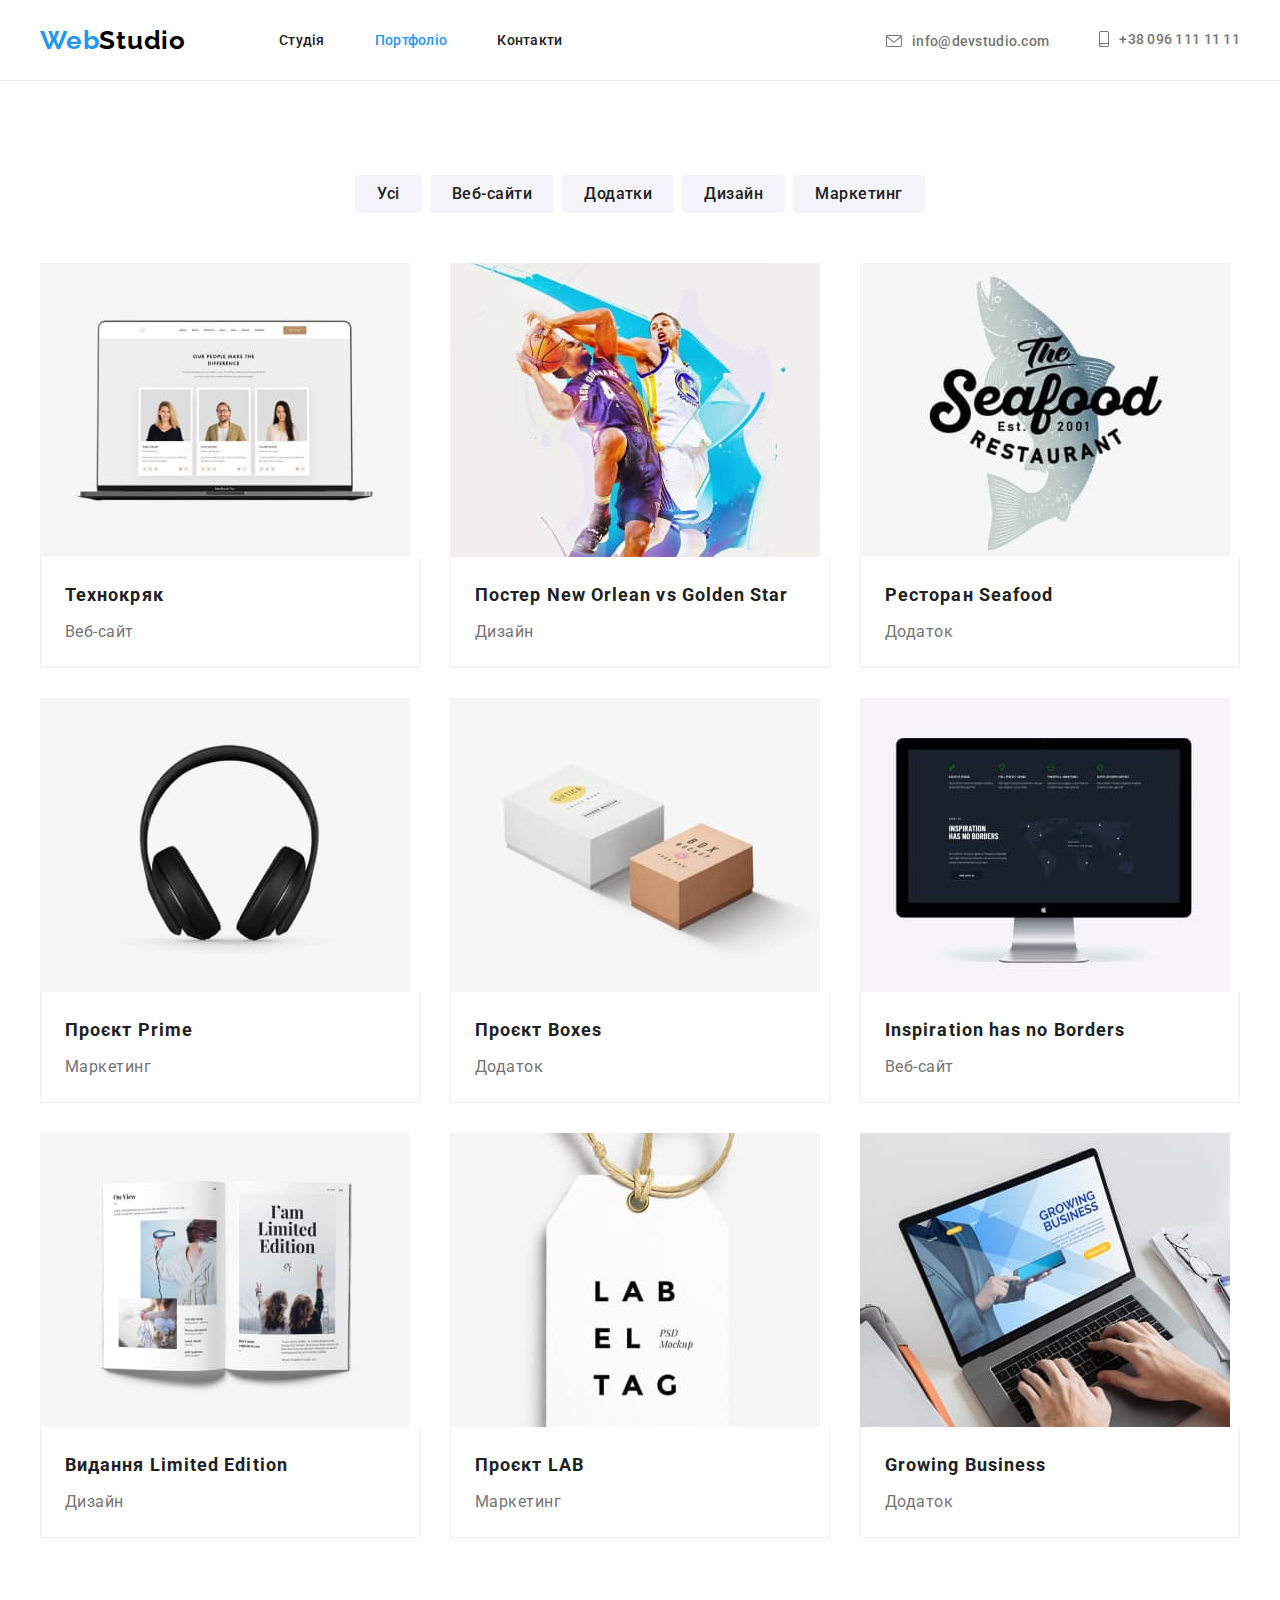
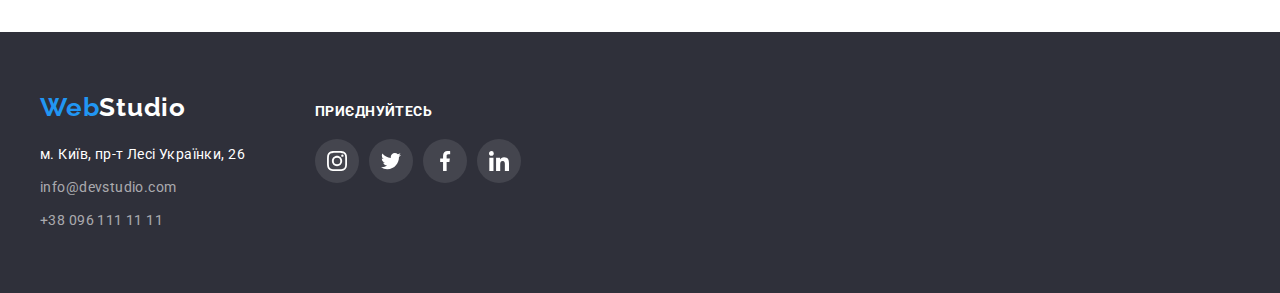
==== portfolio.html @ c1a75623 "sdds" ====
<!DOCTYPE html>
<html lang="uk">
<head>
    <meta charset="UTF-8">
    <meta http-equiv="X-UA-Compatible" content="IE=edge">
    <meta name="viewport" content="width=device-width, initial-scale=1.0">
    <title>Портфоліо</title>
    <link rel="preconnect" href="https://fonts.googleapis.com">
    <link rel="preconnect" href="https://fonts.gstatic.com" crossorigin>
    <link 
        rel="stylesheet" 
        href="https://cdnjs.cloudflare.com/ajax/libs/modern-normalize/1.1.0/modern-normalize.min.css" 
        integrity="sha512-wpPYUAdjBVSE4KJnH1VR1HeZfpl1ub8YT/NKx4PuQ5NmX2tKuGu6U/JRp5y+Y8XG2tV+wKQpNHVUX03MfMFn9Q==" 
        crossorigin="anonymous" 
        referrerpolicy="no-referrer" 
    />
    <link href="https://fonts.googleapis.com/css2?family=Raleway:wght@700&family=Roboto:wght@400;500;700;900&display=swap" rel="stylesheet">
    <link rel="stylesheet" href="./CSS/styles.css">
</head>
<body>
    <header class="header">
        <div class="container container-header">
        <a href="./index.html" class="logo"> <span class="logo-web">Web</span>Studio</a>
        <nav>
            <ul class="list-nav container-beg">
                <li><a class="list-nav-link" href="./index.html">Студія</a></li>
                <li><a class="list-nav-link current" href="./portfolio.html">Портфоліо</a></li>
                <li><a class="list-nav-link" href="#">Контакти</a></li>
            </ul>
        </nav>
        <ul class="list-nav container-list-adres">
            <li>
                <a class="list-contact list-mail" href="mailto:info@devstudio.com">
                    <svg class="mail-icon" width="16" height="12">
                        <use href="./images/icons.svg#icon-mail"></use>
                    </svg>
                info@devstudio.com
                </a>
            </li>
            <li>
                <a class="list-contact list-phone" href="tel:+380961111111">
                    <svg class="phone-logo" width="10" height="16">
                        <use href="./images/icons.svg#icon-smartphone"></use>
                    </svg>
                    +38 096 111 11 11
                </a>
            </li>
        </ul>
        </div>
        
    </header>
    <main>
        <section class="section">
            <div class="container">
                <h1 class="visually-hidden">Портфоліо</h1>
                <ul class="list-nav container-filter-nav">
                    <li><button class="sec-btn" type="button">Усі</button></li>
                    <li><button class="sec-btn" type="button">Веб-сайти</button></li>
                    <li><button class="sec-btn" type="button">Додатки</button></li>
                    <li><button class="sec-btn" type="button">Дизайн</button></li>
                    <li><button class="sec-btn" type="button">Маркетинг</button></li>
                </ul>
                <ul class="list-nav container-filter-foto">
                    <li class="filter-border"> 
                        <a href="#" class="portfolio-item-link">
                            <img src="./images/img01.jpg" alt="Технокряк" width="370" height="294" class="foto">
                            <div class="portfolio-common-styles">
                                <h2 class="portfolio-done">Технокряк</h2>
                                <p class="portfolio-doing">Веб-сайт</p>
                            </div>
                        </a>
                        
                    </li>
                    <li class="filter-border">
                        <a href="#" class="portfolio-item-link">
                            <img src="./images/img02.jpg" alt="Постер New Orlean vs Golden Star" width="370" height="294" class="foto">
                            <div class="portfolio-common-styles">
                                <h2 class="portfolio-done">Постер New Orlean vs Golden Star</h2>
                                <p class="portfolio-doing">Дизайн</p>
                            </div>
                        </a>
                    </li>
                    <li class="filter-border">
                        <a href="#" class="portfolio-item-link">
                            <img src="./images/img03.jpg" alt="Ресторан Seafood" width="370" height="294" class="foto">
                            <div class="portfolio-common-styles">
                                <h2 class="portfolio-done">Ресторан Seafood</h2>
                                <p class="portfolio-doing">Додаток</p>
                            </div>
                        </a>
                    </li>
                    <li class="filter-border">
                        <a href="#" class="portfolio-item-link">
                            <img src="./images/img04.jpg" alt="Проєкт Prime" width="370" height="294" class="foto"> 
                            <div class="portfolio-common-styles">
                                <h2 class="portfolio-done">Проєкт Prime</h2>
                                <p class="portfolio-doing">Маркетинг</p>
                            </div>
                        </a>
                    </li>
                    <li class="filter-border">
                        <a href="#" class="portfolio-item-link">
                            <img src="./images/img05.jpg" alt="Проєкт Boxes" width="370" height="294" class="foto">
                            <div class="portfolio-common-styles">
                                <h2 class="portfolio-done">Проєкт Boxes</h2>
                                <p class="portfolio-doing">Додаток</p>
                            </div>
                        </a>
                    </li>
                    <li class="filter-border">
                        <a href="#" class="portfolio-item-link">
                            <img src="./images/img06.jpg" alt="Inspiration has no Borders" width="370" height="294" class="foto">
                        <div class="portfolio-common-styles">
                            <h2 class="portfolio-done" lang="en">Inspiration has no Borders</h2>
                            <p class="portfolio-doing">Веб-сайт</p>
                        </div>
                        </a>
                    </li>
                    <li class="filter-border">
                        <a href="#" class="portfolio-item-link">
                            <img src="./images/img07.jpg" alt="Видання Limited Edition" width="370" height="294" class="foto">
                            <div class="portfolio-common-styles">
                                <h2 class="portfolio-done">Видання Limited Edition</h2>
                                <p class="portfolio-doing">Дизайн</p>
                            </div>
                        </a>
                    </li>
                    <li class="filter-border">
                        <a href="#" class="portfolio-item-link">
                            <img src="./images/img08.jpg" alt="Проєкт LAB" width="370" height="294" class="foto">
                            <div class="portfolio-common-styles">
                                <h2 class="portfolio-done">Проєкт LAB</h2>
                                <p class="portfolio-doing">Маркетинг</p>
                            </div>
                        </a>
                    </li>
                    <li class="filter-border">
                        <a href="#" class="portfolio-item-link">
                            <img src="./images/img09.jpg" alt="Growing Business" width="370" height="294" class="foto">
                            <div class="portfolio-common-styles">
                                <h2 class="portfolio-done" lang="en">Growing Business</h2>
                                <p class="portfolio-doing">Додаток</p>
                            </div>
                        </a>
                    </li>
                </ul>
            </div>
           
        </section>
    </main>
    <footer class="foot">
        <div class="container-foot container">
            <div>
                <a href="./index.html" class="foot-logo" lang="en"> <span class="logo-web">Web</span>Studio</a>
                <ul class="list-nav">
                    <li class="foot-child">
                        <a class="foot-list" href="https://goo.gl/maps/FaGYjTXJcdozZgpE8" target="_blank" rel="noopener noreferrer">м. Київ, пр-т Лесі Українки, 26</a>
                    </li>
                    <li class="foot-child">
                        <a class="foot-info" href="mailto:info@devstudio.com">info@devstudio.com</a>
                    </li>
                    <li class="foot-child">
                        <a class="foot-info" href="tel:++380961111111">+38 096 111 11 11</a>
                    </li>
                </ul>
            </div>
            <div class="container-block">
                <h2 class="dsd">приєднуйтесь</h2>
                <ul class="foot-soc-list list-nav">
                    <li class="foot-soc-iteam">
                        <a href="#" class="foot-soc-link">
                            <svg class="foot-soc-icon" width="20" height="20">
                                <use href="./images/icons.svg#icon-instagram"></use>
                            </svg>
                        </a>
                    </li>
                    <li class="foot-soc-iteam">
                        <a href="#" class="foot-soc-link">
                            <svg class="foot-soc-icon" width="20" height="20">
                                <use href="./images/icons.svg#icon-twitter"></use>
                            </svg>
                        </a>
                    </li>
                    <li class="foot-soc-iteam">
                        <a href="#" class="foot-soc-link">
                            <svg class="foot-soc-icon" width="20" height="20">
                                <use href="./images/icons.svg#icon-facebook"></use>
                            </svg>
                        </a>
                    </li>
                    <li class="foot-soc-iteam">
                        <a href="#" class="foot-soc-link">
                            <svg class="foot-soc-icon" width="20" height="20">
                                <use href="./images/icons.svg#icon-linkedin"></use>
                            </svg>
                        </a>
                    </li>
                </ul>
            </div>

        </div>
    </footer>
</body>
</html>
---- CSS/styles.css ----
:root{
    --color-black: #000000;
    --color-blue: blue;
    --color-nav-link: #212121;
    --color-light-blue: #2196F3;
    --color-gray: #757575;
    --back-ground: #2F303A;
    --color-white: #FFFFFF;
    --bck-ground: #F5F4FA;
    --color-btn: #188CE8;
    --border: #ECECEC;
    --border-portfolio: #EEEEEE;
    --icon-color: #AFB1B8;
}

*{
    margin: 0;
    padding: 0;
}

h1,
h2,
h3,
h4,
h5,
h6,
p{
    margin: 0;
}

body{
    font-family: "Roboto", sans-serif;
}

.header a{
    text-decoration: none;
}

.header{
    border-bottom: 1px solid var(--border);
}

.container{
    width: 1200px;
    padding-left: 15px;
    padding-right: 15px;
    margin: 0 auto;
}

.container-header{
    display: flex;
    justify-content: space-between;
    align-items: center;
    margin-bottom: 0;
}


.container-beg{
    cursor: pointer;
    display: flex;
    gap: 50px;
    margin-left: 93px;

}


.logo, .logo-web{
    font-family: 'Raleway';
    font-style: normal;
    font-weight: 700;
    font-size: 26px;
    line-height: 1,1923;
    letter-spacing: 0.03em;
}

.logo{
    color: var(--color-black);
    display: block;
}
.logo-web{
    color: var(--color-light-blue);
}


.list-nav-link{
    display: block;
    list-style: none;
    font-weight: 500;
    font-size: 14px;
    line-height: 1.1428;
    letter-spacing: 0.02em;
    color: var(--color-nav-link);
    padding-top: 32px;
    padding-bottom: 32px;
}

.container-nav-list{
    padding-bottom: 32px;
}

.container-list-adres{
    display: flex;
    justify-content: end;
    align-items: baseline;
    gap: 50px;
    margin-left: auto;
}

.list-nav{
    list-style: none;  
}



.list-nav-link:hover,
.list-nav-link:focus,
.list-mail:hover,
.list-mail:focus,
.list-phone:hover,
.list-phone:focus{
    color:var(--color-light-blue);
}

.current{
    color: var(--color-light-blue);
}



.mail-icon{
    fill: currentColor;
}

.list-contact {
    font-weight: 500;
    font-size: 14px;
    line-height: 1.1428;
    letter-spacing: 0.02em;
    color: var(--color-gray);
    display: block;
    display: flex;
    justify-content: center;
    align-items: center;
    gap: 10px;
}

.phone-logo{
    fill: currentColor;
}

.sec-back{
    background: var(--back-ground);
    padding-top: 200px;
    padding-bottom: 200px;
    text-align: center;
    max-width: 1600px;
    background-image: linear-gradient( 
        rgba(47, 48, 58, 0.4),  
        rgba(47, 48, 58, 0.4)
        ),
        url(../images/baclground\ img.jpg);
    background-repeat: no-repeat;
    background-position: center;
    block-size: auto;
    background-size: cover;
    margin: 0 auto;
    filter: drop-shadow(0px 4px 4px rgba(0, 0, 0, 0.25));
}



.container-order{
    display: flex;
    flex-direction: column;
}

.sec-front{
    display: flex;
    flex-direction: column;
    font-weight: 900;
    font-size: 44px;
    line-height: 1.3636;
    text-align: center;
    letter-spacing: 0.06em;
    text-transform: uppercase;
    color: var(--color-white);
    margin-bottom: 30px;
}


.sec-button{
    font-family: "Roboto", sans-serif;
    font-weight: 700;
    font-size: 16px;
    line-height: 1.875;
    letter-spacing: 0.06em;
    color: var(--color-white);
    border: none;
    background: var(--color-light-blue);
    box-shadow: 0px 4px 4px rgba(0, 0, 0, 0.15);
    border-radius: 4px;
    cursor: pointer;
    justify-content: center;
    padding-top: 10px;
    padding-bottom: 10px;
    padding-left: 32px;
    padding-right: 32px;
}
.sec-button:hover,
.sec-button:focus{
    background-color: var(--color-btn);
}

.container-list-main{
    display: flex;
    justify-content: space-between;
    gap: 30px;
}

.visually-hidden{
    position: absolute;
    white-space: nowrap;
    width: 1px;
    height: 1px;
    overflow: hidden;
    border: 0;
    padding: 0;
    clip: rect(0 0 0 0);
    clip-path: inset(50%);
    margin: -1px;
}

.main-list{
    list-style: none;
    margin: 0;
    padding: 0;
    flex-basis: calc((100% - 90px) / 4);
}

.main-icon-iteam{
    height: 120px;
    display: flex;
    align-items: center;
    justify-content: center;
    background-color: var(--bck-ground);
    border-radius: 4px;
    margin-bottom: 30px;
}


.main-list-titel{
    font-weight: 700;
    font-size: 14px;
    line-height: 1.1428;
    letter-spacing: 0.03em;
    text-transform: uppercase;
    color: var(--color-nav-link);
    margin-bottom: 10px;
}

.main-list-par{
    font-weight: 400;
    font-size: 14px;
    line-height: 1.7142;
    letter-spacing: 0.03em;
    color: var(--color-gray);
}

.titel{
    display: flex;
    justify-content: center;
    font-weight: 700;
    font-size: 36px;
    line-height: 1.1666;
    letter-spacing: 0.03em;
    color: var(--color-nav-link);
    margin-bottom: 50px;
}


.container-doing{
    display: flex;
    justify-content: center;
    gap: 30px;
}

.foto{
    display: block;
    max-width: 100%;
}

.section{
    padding-top: 94px;
    padding-bottom: 94px;
}

.section.about{
    padding-top: 0;
}


.bck-ground{
    background: var(--bck-ground);
}

.container-about-team{
    display: flex;
    gap: 30px;
    justify-content: center;

}

.last-list{
    background: var(--color-white);
    box-shadow: 0px 1px 3px rgba(0, 0, 0, 0.12), 0px 1px 1px rgba(0, 0, 0, 0.14), 0px 2px 1px rgba(0, 0, 0, 0.2);
    border-radius: 0px 0px 4px 4px;
    flex-basis: calc((100% - 90px) / 4);
}


.common-styles{
    font-size: 16px;
    line-height: 1.1875;
    text-align: center;
    letter-spacing: 0.03em;
    padding-top: 30px;
    padding-bottom: 30px;
}

.about-person{
    font-weight: 500;
    font-size: 16px;
    line-height: 1.1875;
    color: var(--color-nav-link);
    margin-bottom: 10px;
}

.about-work{
    font-weight: 400;
    color: var(--color-gray);
    margin-bottom: 16px;
}


.person-soc-list{
    display: flex;
    gap: 10px;
    justify-content: center;
}

.person-soc-iteam{
    width: 44px;
    height: 44px;
}

.person-soc-link{
    width: 100%;
    height: 100%;
    border-radius: 50%;
    display: flex;
    align-items: center;
    justify-content: center;
    color: var(--icon-color);
}

.person-soc-icon{
    fill: currentColor;
}

.person-soc-link:hover,
.person-soc-link:focus{
    background-color: var(--color-light-blue);
    color: var(--color-white);
}

.clients-list{
    display: flex;
    gap: 30px;
    justify-content: center;
}

.clients-iteam{
    flex-basis: calc((100% - 150px) / 6);
    height: 92px;
}

.clients-adres{
    width: 100%;
    height: 100%;
    display: flex;
    align-items: center;
    justify-content: center;
    color: var(--icon-color);
    border: 1px solid;
    border-color: var(--icon-color);
    border-radius: 4px;
}

.clients-logo,
.clients-iteam{
    fill: currentColor;
}

.clients-adres:hover,
.clients-adres:focus{
    border-color: var(--color-light-blue);
    color: var(--color-light-blue);
}

.foot{
    background: var(--back-ground);
    padding-top: 60px;
    padding-bottom: 60px;
}

.foot-list:hover,
.foot-list:focus,
.foot-info:hover,
.foot-info:focus{
    color:var(--color-light-blue);
}


.foot-logo{
    font-family: 'Raleway';
    font-style: normal;
    font-weight: 700;
    font-size: 26px;
    line-height: 1.1923;
    letter-spacing: 0.03em;
    color: var(--color-white);
    text-decoration: none;
    display: flex;
    justify-content: flex-start;
    margin-bottom: 20px;
    display: inline-block;
}

.foot-child:not(:last-child){
    margin-bottom: 9px;
}

.foot-list{
    font-style: normal;
    font-size: 14px;
    line-height: 1.7142;
    letter-spacing: 0.03em;
    color: var(--color-white);
    text-decoration: none;
    display: block;
    
}


.foot-info{
    font-style: normal;
    font-size: 14px;
    line-height: 1.7142;
    letter-spacing: 0.03em;
    color: rgba(255, 255, 255, 0.6);
    text-decoration: none;
    display: block;
}    

.container-foot{
    align-items: baseline;
    display: flex;
    gap: 70px;
}


.dsd{
    font-weight: 700;
    font-size: 14px;
    line-height: 1.1428;
    letter-spacing: 0.03em;
    text-transform: uppercase;
    margin-bottom: 20px;
    color: var(--color-white);
    
}


.foot-soc-list{
    display: flex;
    gap: 10px;
    justify-content: center;
    align-items: center;
    justify-content: flex-start;
}

.foot-soc-iteam{
    width: 44px;
    height: 44px;
}
.foot-soc-link{
    width: 100%;
    height: 100%;
    border-radius: 50%;
    display: flex;
    align-items: center;
    justify-content: center;
    color: var(--color-white);
    background: rgba(255, 255, 255, 0.1);
}

.foot-soc-icon{
    fill: currentColor;
}

.foot-soc-link:hover,
.foot-soc-link:focus{
    background-color: var(--color-light-blue);
    color: var(--color-white);
}

.sec-btn{
    font-family: "Roboto", sans-serif;
    font-weight: 500;
    font-size: 16px;
    line-height: 1.625;
    text-align: center;
    letter-spacing: 0.03em;
    color: var(--color-nav-link);
    background: var(--bck-ground);
    border-radius: 4px;
    display: flex;
    align-items: center;
    border: none;
    cursor: pointer;
    padding: 6px 22px;
}

.sec-btn:hover,
.sec-btn:focus{
    background: var(--color-light-blue);    
    box-shadow: 0px 3px 1px rgba(0, 0, 0, 0.1), 0px 1px 2px rgba(0, 0, 0, 0.08), 0px 2px 2px rgba(0, 0, 0, 0.12);
    border-radius: 4px;
    color: var(--color-white);
}

.portfolio-done{
    font-weight: 700;
    font-size: 18px;
    line-height: 2;
    letter-spacing: 0.06em;
    color: var(--color-nav-link);
    margin-bottom: 4px;
    text-decoration: none;
}

.portfolio-doing{
    font-weight: 400;
    font-size: 16px;
    line-height: 1.875;
    letter-spacing: 0.03em;
    color: var(--color-gray);
    text-decoration: none;
}

.container-filter-nav{
    display: flex;
    justify-content: center;
    gap: 8px;
    margin-bottom: 50px;
}

.container-filter-foto{
    display: flex;
    flex-wrap: wrap;
    justify-content: center;
    gap: 30px;
    
}

.filter-border{
    flex-basis: calc((100% - 60px) / 3);
    background: var(--color-white);
}


.portfolio-item-link{
    display: block;
    text-decoration: none;
}

.portfolio-item-link:hover,
.portfolio-item-link:focus{
    box-shadow: 0px 1px 1px rgba(0, 0, 0, 0.12), 0px 4px 4px rgba(0, 0, 0, 0.06), 1px 4px 6px rgba(0, 0, 0, 0.16);
}


.portfolio-common-styles{
    padding-top: 20px;
    padding-bottom: 20px;
    padding-left: 24px;
    padding-right: 24px;
    border-right: 1px solid var(--border-portfolio);
    border-bottom: 1px solid var(--border-portfolio);
    border-left: 1px solid var(--border-portfolio);
    
}
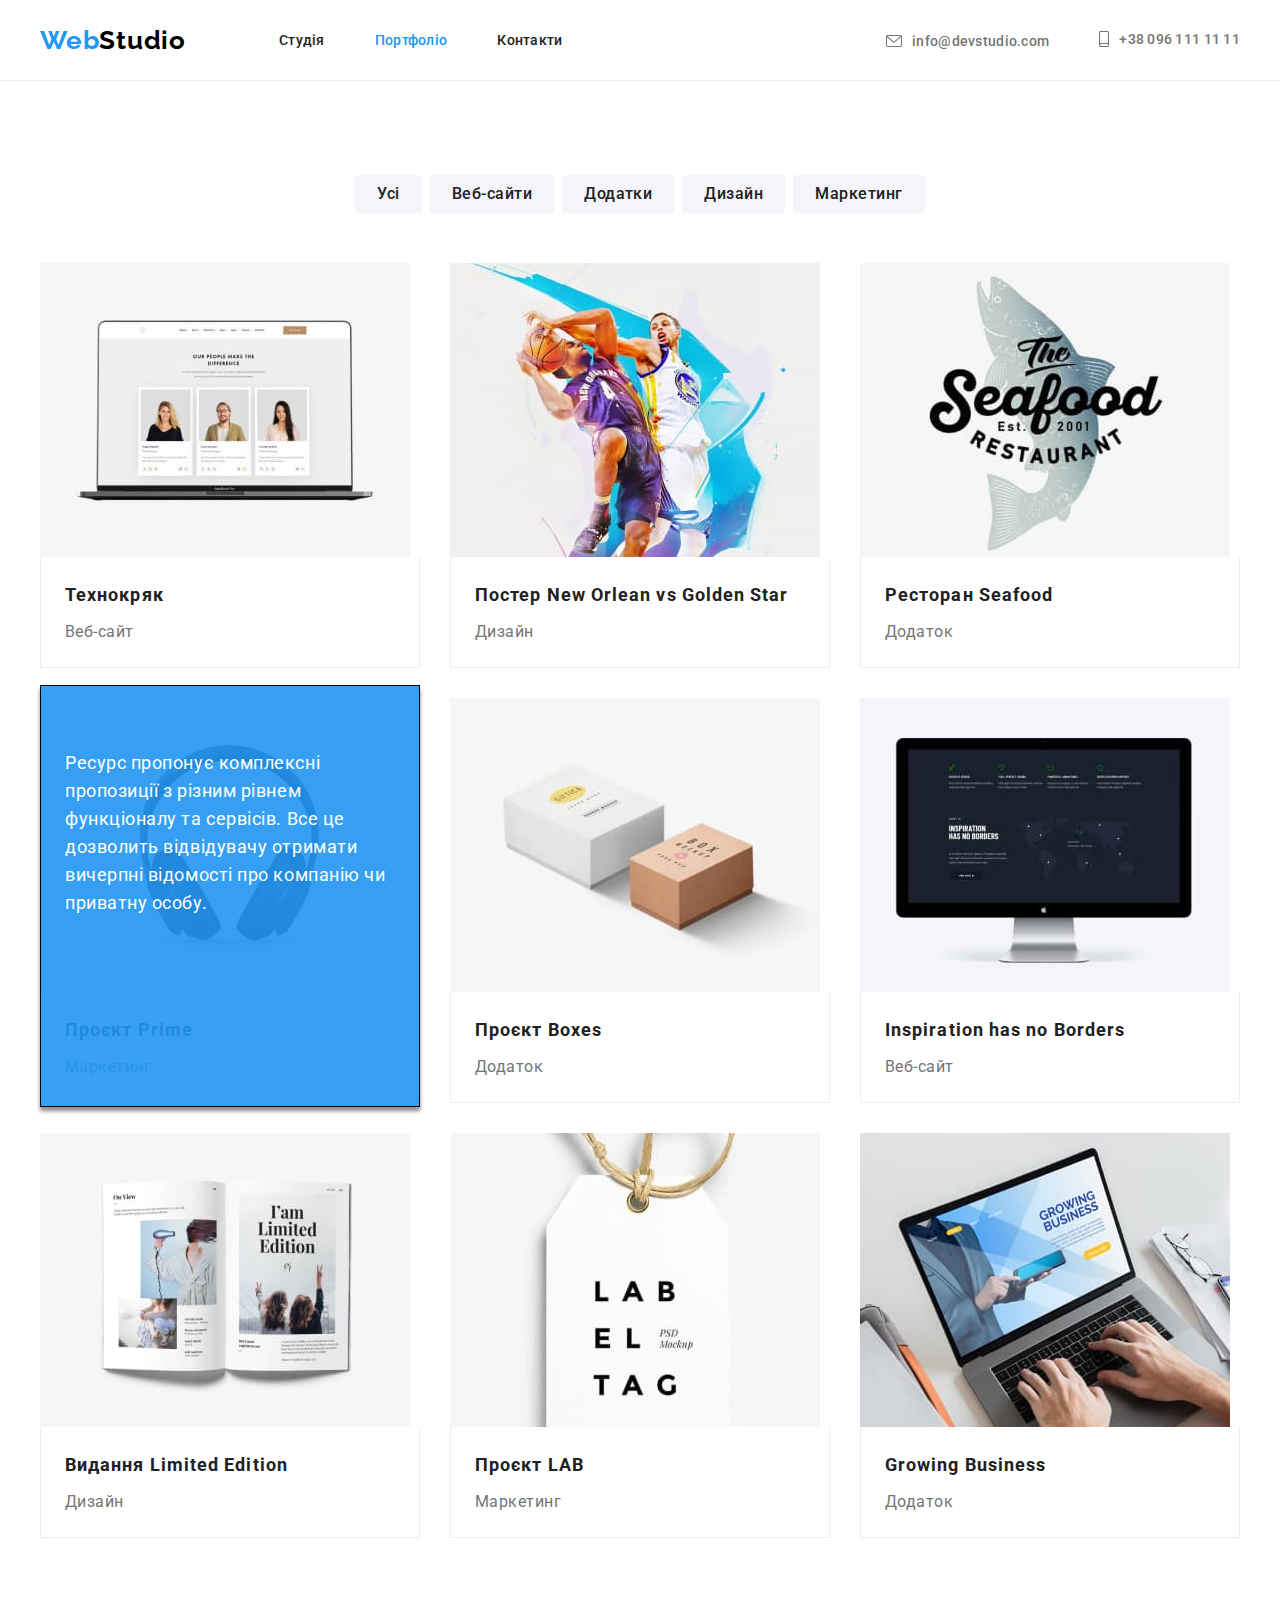
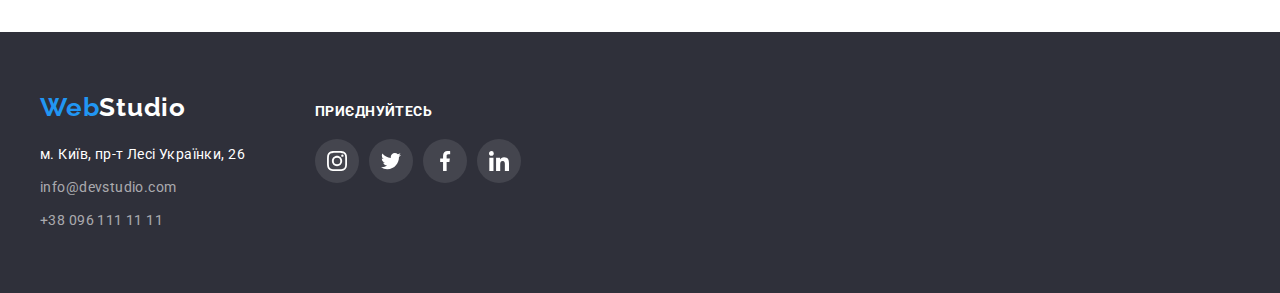
==== commit fc141748: "upgraded" ====
--- a/portfolio.html
+++ b/portfolio.html
@@ -63,7 +63,15 @@
                 <ul class="list-nav container-filter-foto">
                     <li class="filter-border"> 
                         <a href="#" class="portfolio-item-link">
-                            <img src="./images/img01.jpg" alt="Технокряк" width="370" height="294" class="foto">
+                            <div class="portfolio-top-wrap">
+                                <img src="./images/img01.jpg" alt="Технокряк" width="370" height="294" class="foto">
+                                <p class="portfolio-top-text">
+                                    Ресурс пропонує комплексні пропозиції з 
+                                    різним рівнем функціоналу та сервісів. 
+                                    Все це дозволить відвідувачу отримати вичерпні 
+                                    відомості про компанію чи приватну особу.
+                                </p>
+                            </div>
                             <div class="portfolio-common-styles">
                                 <h2 class="portfolio-done">Технокряк</h2>
                                 <p class="portfolio-doing">Веб-сайт</p>
--- a/CSS/styles.css
+++ b/CSS/styles.css
@@ -578,6 +578,9 @@
     background: var(--color-white);
 }
 
+.filter-border:hover .portfolio-top-text{
+transform: translateY(0);
+}
 
 .portfolio-item-link{
     display: block;
@@ -589,6 +592,31 @@
     box-shadow: 0px 1px 1px rgba(0, 0, 0, 0.12), 0px 4px 4px rgba(0, 0, 0, 0.06), 1px 4px 6px rgba(0, 0, 0, 0.16);
 }
 
+.portfolio-top-wrap{
+    position: relative;
+}
+
+.portfolio-top-text{
+    font-family: 'Roboto';
+    font-style: normal;
+    font-weight: 400;
+    font-size: 18px;
+    line-height: 1.5555;
+    letter-spacing: 0.03em;
+
+    position: absolute;
+    top: 0;
+    padding: 63px 24px 63px 24px;
+    height: 100%;
+
+    color: var(--color-white);
+    background: rgba(33, 150, 243, 0.9);
+    border: 1px solid #000000;
+    box-shadow: 0px 4px 4px rgba(0, 0, 0, 0.25), 0px 4px 4px rgba(0, 0, 0, 0.25);
+    
+    transform: translateY(100%);
+    transition: transform 250ms cubic-bezier(0.4, 0, 0.2, 1);
+}
 
 .portfolio-common-styles{
     padding-top: 20px;
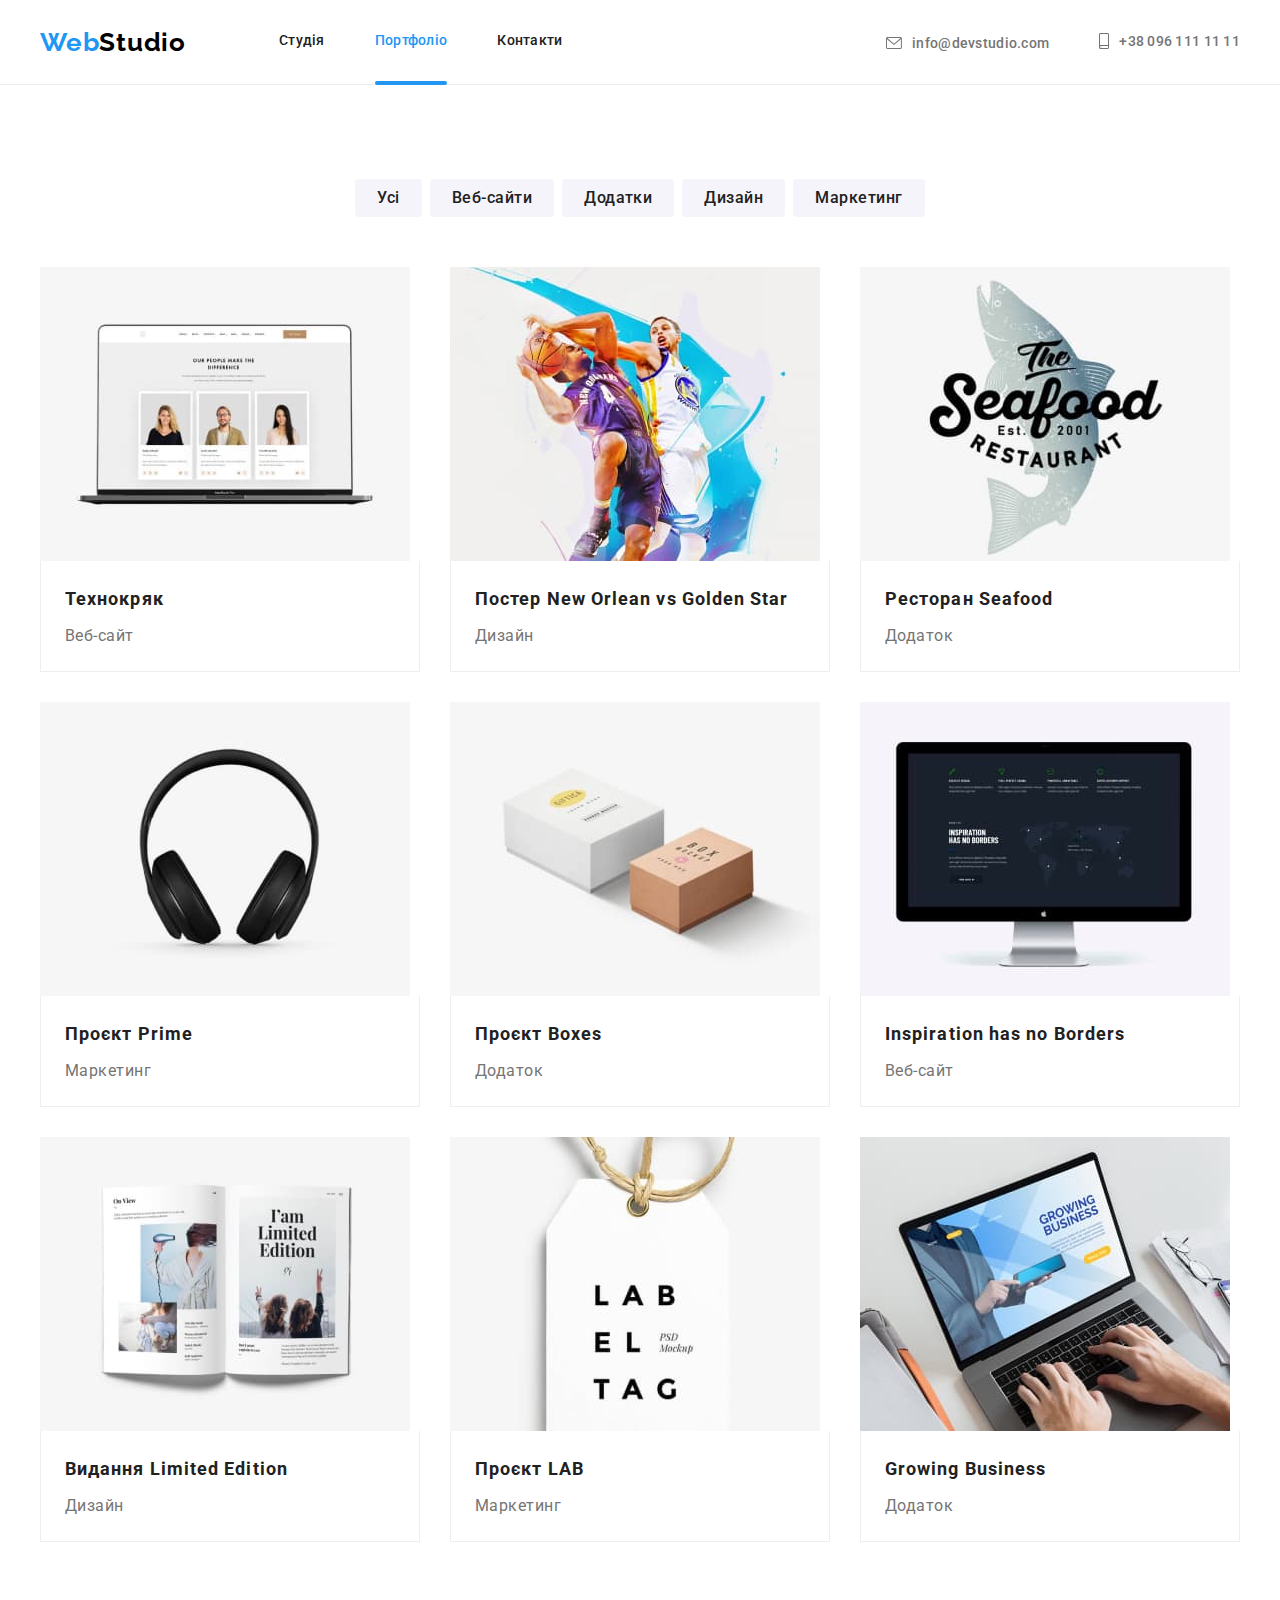
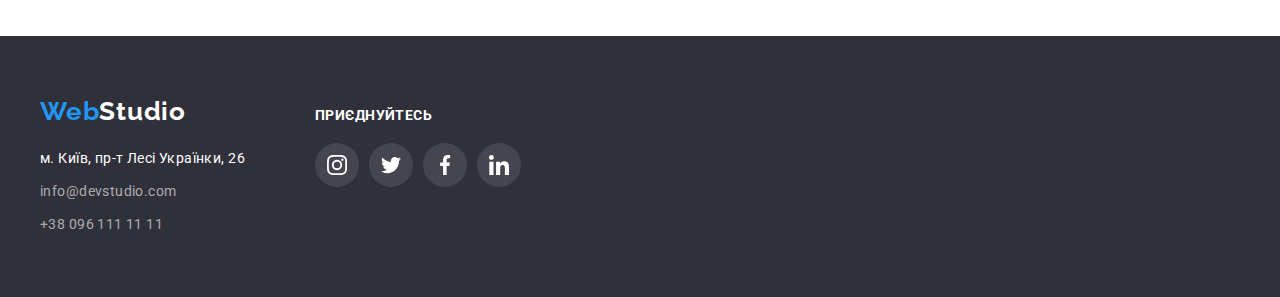
==== commit 15ca937d: "upgraded code" ====
--- a/portfolio.html
+++ b/portfolio.html
@@ -81,7 +81,15 @@
                     </li>
                     <li class="filter-border">
                         <a href="#" class="portfolio-item-link">
-                            <img src="./images/img02.jpg" alt="Постер New Orlean vs Golden Star" width="370" height="294" class="foto">
+                            <div class="portfolio-top-wrap">
+                                <img src="./images/img02.jpg" alt="Постер New Orlean vs Golden Star" width="370" height="294" class="foto">
+                                <p class="portfolio-top-text">
+                                    Ресурс пропонує комплексні пропозиції з 
+                                    різним рівнем функціоналу та сервісів. 
+                                    Все це дозволить відвідувачу отримати вичерпні 
+                                    відомості про компанію чи приватну особу.
+                                </p>
+                            </div>
                             <div class="portfolio-common-styles">
                                 <h2 class="portfolio-done">Постер New Orlean vs Golden Star</h2>
                                 <p class="portfolio-doing">Дизайн</p>
@@ -90,7 +98,15 @@
                     </li>
                     <li class="filter-border">
                         <a href="#" class="portfolio-item-link">
-                            <img src="./images/img03.jpg" alt="Ресторан Seafood" width="370" height="294" class="foto">
+                            <div class="portfolio-top-wrap">
+                                <img src="./images/img03.jpg" alt="Ресторан Seafood" width="370" height="294" class="foto">
+                                <p class="portfolio-top-text">
+                                    Ресурс пропонує комплексні пропозиції з 
+                                    різним рівнем функціоналу та сервісів. 
+                                    Все це дозволить відвідувачу отримати вичерпні 
+                                    відомості про компанію чи приватну особу.
+                                </p>
+                            </div>
                             <div class="portfolio-common-styles">
                                 <h2 class="portfolio-done">Ресторан Seafood</h2>
                                 <p class="portfolio-doing">Додаток</p>
@@ -99,7 +115,15 @@
                     </li>
                     <li class="filter-border">
                         <a href="#" class="portfolio-item-link">
-                            <img src="./images/img04.jpg" alt="Проєкт Prime" width="370" height="294" class="foto"> 
+                            <div class="portfolio-top-wrap">
+                                <img src="./images/img04.jpg" alt="Проєкт Prime" width="370" height="294" class="foto"> 
+                                <p class="portfolio-top-text">
+                                    Ресурс пропонує комплексні пропозиції з 
+                                    різним рівнем функціоналу та сервісів. 
+                                    Все це дозволить відвідувачу отримати вичерпні 
+                                    відомості про компанію чи приватну особу.
+                                </p>
+                            </div>
                             <div class="portfolio-common-styles">
                                 <h2 class="portfolio-done">Проєкт Prime</h2>
                                 <p class="portfolio-doing">Маркетинг</p>
@@ -108,7 +132,15 @@
                     </li>
                     <li class="filter-border">
                         <a href="#" class="portfolio-item-link">
-                            <img src="./images/img05.jpg" alt="Проєкт Boxes" width="370" height="294" class="foto">
+                            <div class="portfolio-top-wrap">
+                                <img src="./images/img05.jpg" alt="Проєкт Boxes" width="370" height="294" class="foto">
+                                <p class="portfolio-top-text">
+                                    Ресурс пропонує комплексні пропозиції з 
+                                    різним рівнем функціоналу та сервісів. 
+                                    Все це дозволить відвідувачу отримати вичерпні 
+                                    відомості про компанію чи приватну особу.
+                                </p>
+                            </div>
                             <div class="portfolio-common-styles">
                                 <h2 class="portfolio-done">Проєкт Boxes</h2>
                                 <p class="portfolio-doing">Додаток</p>
@@ -117,16 +149,32 @@
                     </li>
                     <li class="filter-border">
                         <a href="#" class="portfolio-item-link">
-                            <img src="./images/img06.jpg" alt="Inspiration has no Borders" width="370" height="294" class="foto">
-                        <div class="portfolio-common-styles">
-                            <h2 class="portfolio-done" lang="en">Inspiration has no Borders</h2>
-                            <p class="portfolio-doing">Веб-сайт</p>
-                        </div>
-                        </a>
-                    </li>
-                    <li class="filter-border">
-                        <a href="#" class="portfolio-item-link">
-                            <img src="./images/img07.jpg" alt="Видання Limited Edition" width="370" height="294" class="foto">
+                            <div class="portfolio-top-wrap">
+                                <img src="./images/img06.jpg" alt="Inspiration has no Borders" width="370" height="294" class="foto">
+                                <p class="portfolio-top-text">
+                                    Ресурс пропонує комплексні пропозиції з 
+                                    різним рівнем функціоналу та сервісів. 
+                                    Все це дозволить відвідувачу отримати вичерпні 
+                                    відомості про компанію чи приватну особу.
+                                </p>
+                            </div>
+                            <div class="portfolio-common-styles">
+                                <h2 class="portfolio-done" lang="en">Inspiration has no Borders</h2>
+                                <p class="portfolio-doing">Веб-сайт</p>
+                            </div>
+                        </a>
+                    </li>
+                    <li class="filter-border">
+                        <a href="#" class="portfolio-item-link">
+                            <div class="portfolio-top-wrap">
+                                <img src="./images/img07.jpg" alt="Видання Limited Edition" width="370" height="294" class="foto">
+                                <p class="portfolio-top-text">
+                                    Ресурс пропонує комплексні пропозиції з 
+                                    різним рівнем функціоналу та сервісів. 
+                                    Все це дозволить відвідувачу отримати вичерпні 
+                                    відомості про компанію чи приватну особу.
+                                </p>
+                            </div>
                             <div class="portfolio-common-styles">
                                 <h2 class="portfolio-done">Видання Limited Edition</h2>
                                 <p class="portfolio-doing">Дизайн</p>
@@ -135,7 +183,15 @@
                     </li>
                     <li class="filter-border">
                         <a href="#" class="portfolio-item-link">
-                            <img src="./images/img08.jpg" alt="Проєкт LAB" width="370" height="294" class="foto">
+                            <div class="portfolio-top-wrap">
+                                <img src="./images/img08.jpg" alt="Проєкт LAB" width="370" height="294" class="foto">
+                                <p class="portfolio-top-text">
+                                    Ресурс пропонує комплексні пропозиції з 
+                                    різним рівнем функціоналу та сервісів. 
+                                    Все це дозволить відвідувачу отримати вичерпні 
+                                    відомості про компанію чи приватну особу.
+                                </p>
+                            </div>
                             <div class="portfolio-common-styles">
                                 <h2 class="portfolio-done">Проєкт LAB</h2>
                                 <p class="portfolio-doing">Маркетинг</p>
@@ -144,7 +200,15 @@
                     </li>
                     <li class="filter-border">
                         <a href="#" class="portfolio-item-link">
-                            <img src="./images/img09.jpg" alt="Growing Business" width="370" height="294" class="foto">
+                            <div class="portfolio-top-wrap">
+                                <img src="./images/img09.jpg" alt="Growing Business" width="370" height="294" class="foto">
+                                <p class="portfolio-top-text">
+                                    Ресурс пропонує комплексні пропозиції з 
+                                    різним рівнем функціоналу та сервісів. 
+                                    Все це дозволить відвідувачу отримати вичерпні 
+                                    відомості про компанію чи приватну особу.
+                                </p>
+                            </div>
                             <div class="portfolio-common-styles">
                                 <h2 class="portfolio-done" lang="en">Growing Business</h2>
                                 <p class="portfolio-doing">Додаток</p>
--- a/CSS/styles.css
+++ b/CSS/styles.css
@@ -28,6 +28,10 @@
     margin: 0;
 }
 
+button{
+    cursor: pointer;
+}
+
 body{
     font-family: "Roboto", sans-serif;
 }
@@ -119,10 +123,21 @@
 .list-phone:hover,
 .list-phone:focus{
     color:var(--color-light-blue);
+    transition: color 250ms cubic-bezier(0.4, 0, 0.2, 1);
 }
 
 .current{
     color: var(--color-light-blue);
+}
+
+.current::after{
+    content: '';
+    height: 4px;
+    background-color: var(--color-light-blue);
+    display: flex;
+    border-radius: 2px;
+    position: relative;
+    top: 33px;
 }
 
 
@@ -164,7 +179,7 @@
     block-size: auto;
     background-size: cover;
     margin: 0 auto;
-    filter: drop-shadow(0px 4px 4px rgba(0, 0, 0, 0.25));
+    
 }
 
 
@@ -209,6 +224,7 @@
 .sec-button:hover,
 .sec-button:focus{
     background-color: var(--color-btn);
+    transition: background-color 250ms cubic-bezier(0.4, 0, 0.2, 1);
 }
 
 .container-list-main{
@@ -298,6 +314,28 @@
     padding-top: 0;
 }
 
+.about-foto-wrap{
+    position: relative;
+}
+
+.about-foto-text{
+    font-family: 'Roboto';
+    font-weight: 700;
+    font-size: 14px;
+    line-height: 1.1428;
+    text-align: center;
+    letter-spacing: 0.03em;
+    text-transform: uppercase;
+    color: var(--color-white);
+    background: rgba(47, 48, 58, 0.8);
+    
+    position: absolute;
+    width: 100%;
+    bottom: 0;
+    left: 0;
+    padding-top: 27px;
+    padding-bottom: 27px;
+}
 
 .bck-ground{
     background: var(--bck-ground);
@@ -371,6 +409,7 @@
 .person-soc-link:focus{
     background-color: var(--color-light-blue);
     color: var(--color-white);
+    transition: background-color 250ms cubic-bezier(0.4, 0, 0.2, 1), color 250ms cubic-bezier(0.4, 0, 0.2, 1);
 }
 
 .clients-list{
@@ -405,6 +444,7 @@
 .clients-adres:focus{
     border-color: var(--color-light-blue);
     color: var(--color-light-blue);
+    transition: background-color 250ms cubic-bezier(0.4, 0, 0.2, 1), color 250ms cubic-bezier(0.4, 0, 0.2, 1);
 }
 
 .foot{
@@ -418,6 +458,7 @@
 .foot-info:hover,
 .foot-info:focus{
     color:var(--color-light-blue);
+    transition: color 250ms cubic-bezier(0.4, 0, 0.2, 1);
 }
 
 
@@ -512,6 +553,7 @@
 .foot-soc-link:focus{
     background-color: var(--color-light-blue);
     color: var(--color-white);
+    transition: background-color 250ms cubic-bezier(0.4, 0, 0.2, 1), color 250ms cubic-bezier(0.4, 0, 0.2, 1);
 }
 
 .sec-btn{
@@ -527,7 +569,6 @@
     display: flex;
     align-items: center;
     border: none;
-    cursor: pointer;
     padding: 6px 22px;
 }
 
@@ -537,6 +578,10 @@
     box-shadow: 0px 3px 1px rgba(0, 0, 0, 0.1), 0px 1px 2px rgba(0, 0, 0, 0.08), 0px 2px 2px rgba(0, 0, 0, 0.12);
     border-radius: 4px;
     color: var(--color-white);
+    transition: border-radius 250ms cubic-bezier(0.4, 0, 0.2, 1), 
+        color 250ms cubic-bezier(0.4, 0, 0.2, 1),
+        box-shadow 250ms cubic-bezier(0.4, 0, 0.2, 1),
+        background 250ms cubic-bezier(0.4, 0, 0.2, 1);
 }
 
 .portfolio-done{
@@ -579,7 +624,8 @@
 }
 
 .filter-border:hover .portfolio-top-text{
-transform: translateY(0);
+    transform: translateY(0);
+    transition: transform 250ms cubic-bezier(0.4, 0, 0.2, 1)
 }
 
 .portfolio-item-link{
@@ -590,15 +636,16 @@
 .portfolio-item-link:hover,
 .portfolio-item-link:focus{
     box-shadow: 0px 1px 1px rgba(0, 0, 0, 0.12), 0px 4px 4px rgba(0, 0, 0, 0.06), 1px 4px 6px rgba(0, 0, 0, 0.16);
+    transition: box-shadow 250ms cubic-bezier(0.4, 0, 0.2, 1)
 }
 
 .portfolio-top-wrap{
     position: relative;
+    overflow: hidden;
 }
 
 .portfolio-top-text{
     font-family: 'Roboto';
-    font-style: normal;
     font-weight: 400;
     font-size: 18px;
     line-height: 1.5555;
@@ -611,7 +658,6 @@
 
     color: var(--color-white);
     background: rgba(33, 150, 243, 0.9);
-    border: 1px solid #000000;
     box-shadow: 0px 4px 4px rgba(0, 0, 0, 0.25), 0px 4px 4px rgba(0, 0, 0, 0.25);
     
     transform: translateY(100%);
@@ -629,3 +675,51 @@
     
 }
 
+
+.backdrop{
+    position: fixed;
+    top: 0;
+    width: 100%;
+    height: 100%;
+    background: rgba(0, 0, 0, 0.2);
+    transition: opacity 250ms cubic-bezier(0.4, 0, 0.2, 1), visibility 250ms cubic-bezier(0.4, 0, 0.2, 1);
+}
+
+.modal{
+    width: 528px;
+    min-height: 581px;
+    background: #FFFFFF;
+    box-shadow: 0px 1px 3px rgba(0, 0, 0, 0.12), 0px 1px 1px rgba(0, 0, 0, 0.14), 0px 2px 1px rgba(0, 0, 0, 0.2);
+    border-radius: 4px;
+    position: absolute;
+    top: 50%;
+    left: 50%;
+    transform: translate(-50%, -50%) scale(1);
+    transition: transform 250ms cubic-bezier(0.4, 0, 0.2, 1);
+}
+
+.backdrop.is-hidden .modal{
+    transform: translate(-50%, -50%) scale(0);
+
+}
+
+.x-modal{
+    position: absolute;
+    right: 8px;
+    top: 8px;
+    height: 30px;
+    width: 30px;
+    background: var(--color-white);
+    border: 1px solid rgba(0, 0, 0, 0.1);
+    border-radius: 50%;
+    display: flex;
+    align-items: center;
+    justify-content: center;
+}
+
+
+.is-hidden{
+    opacity: 0;
+    visibility: hidden;
+    pointer-events: none;
+}